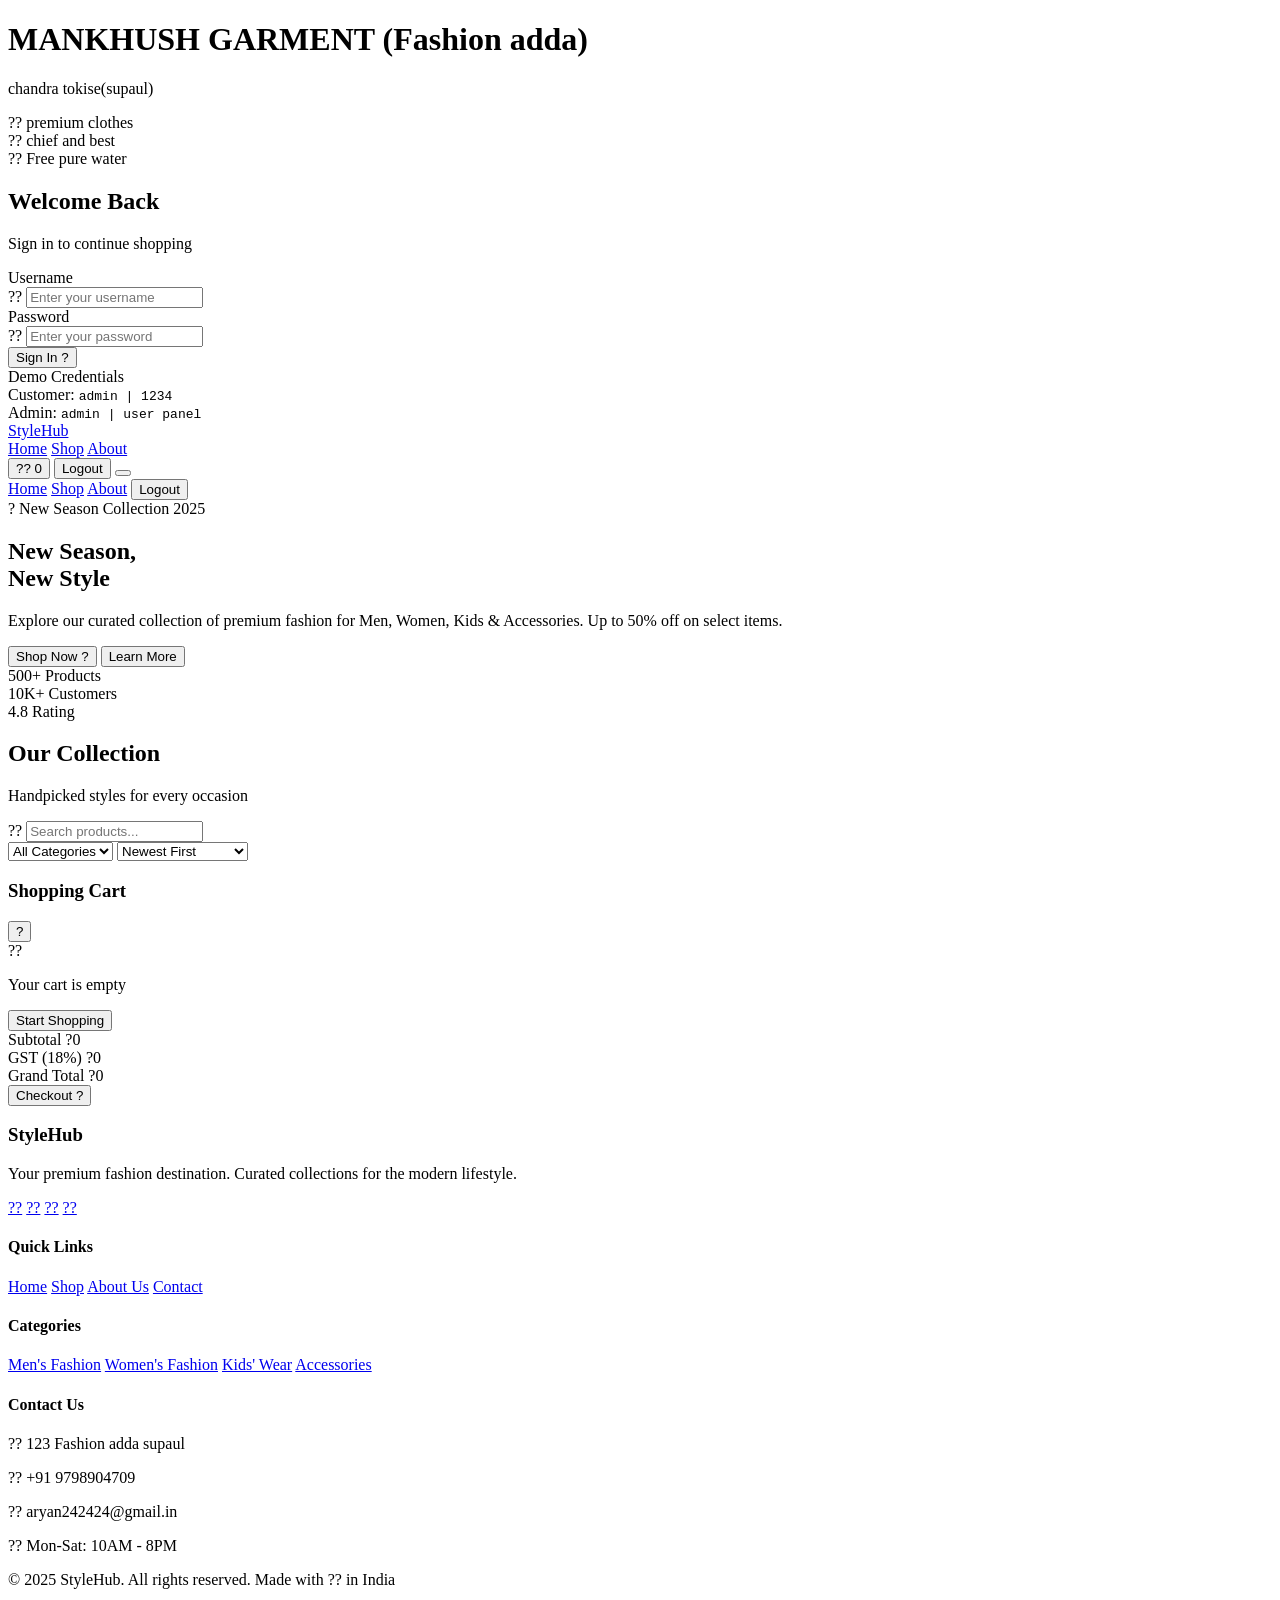
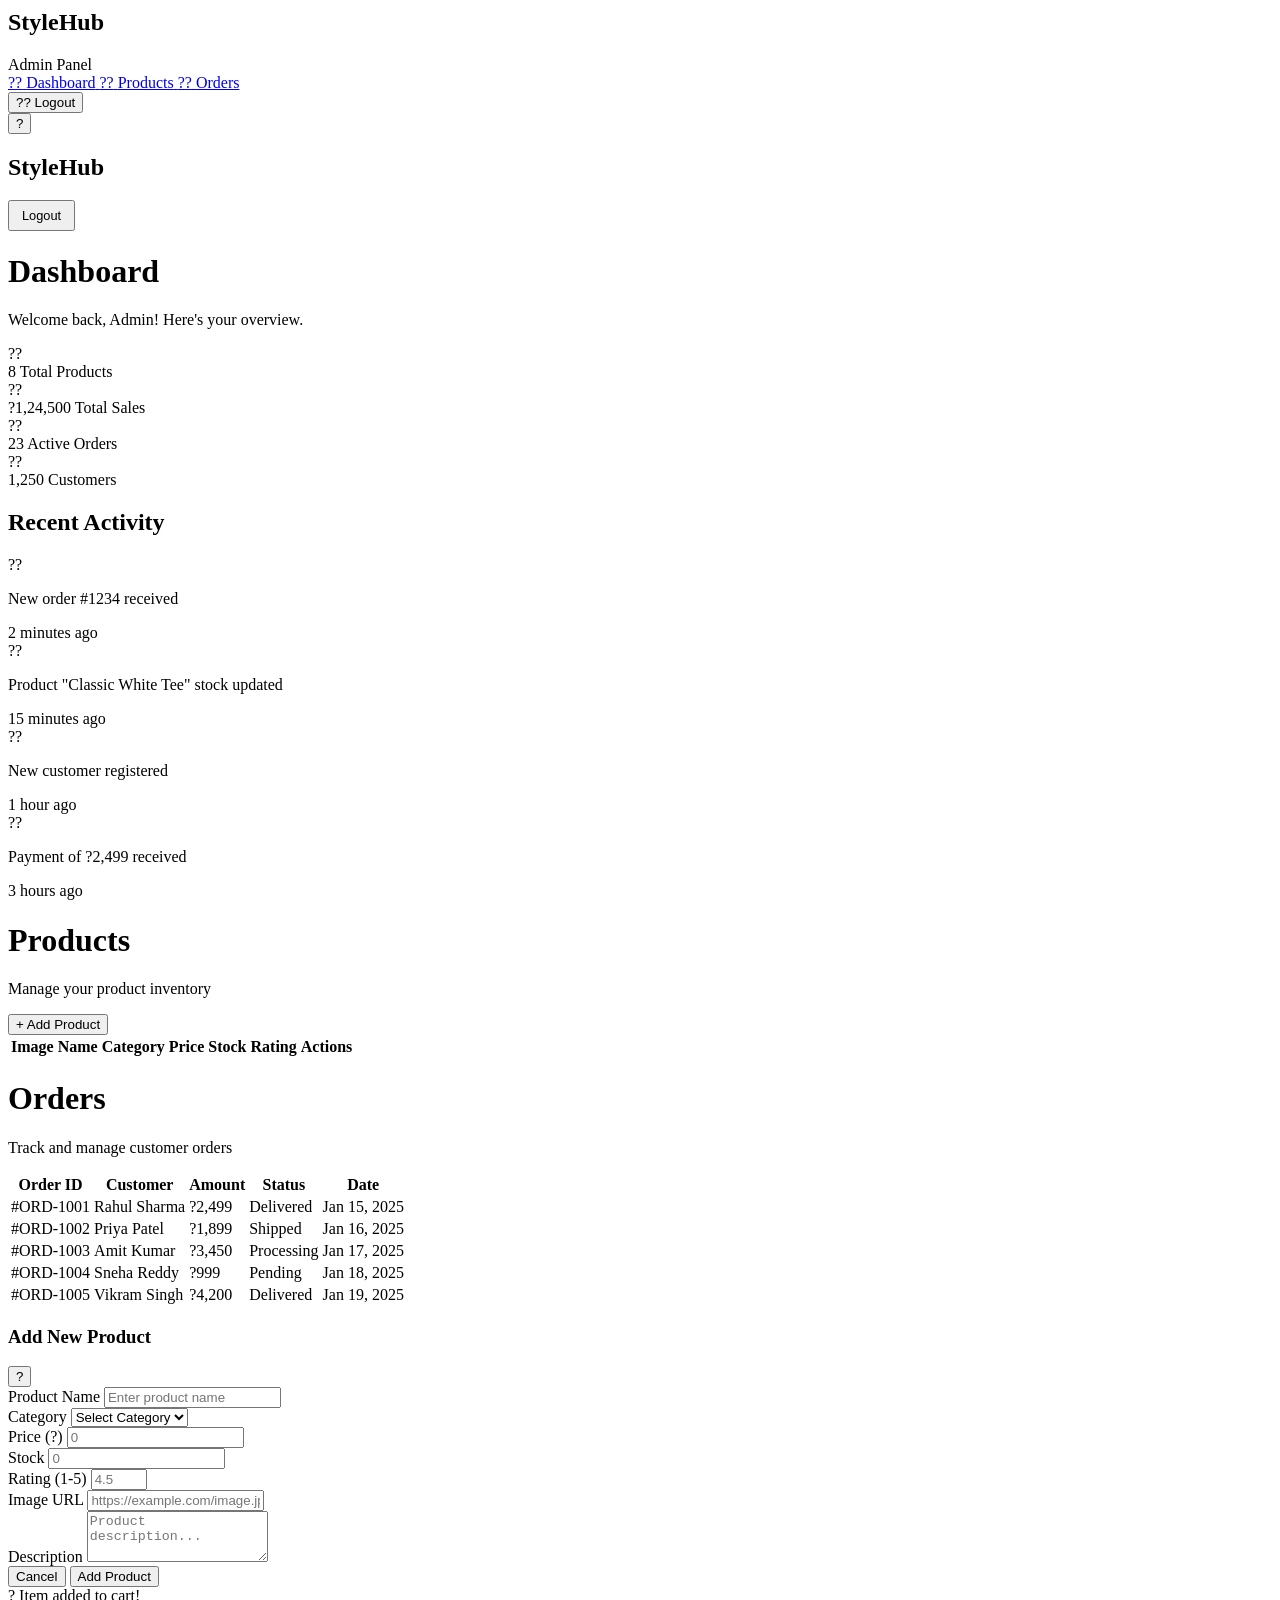
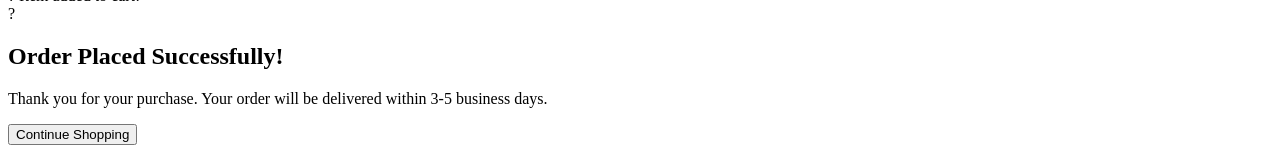
==== index.html @ ea7ac589 "Rename first.html to index.html" ====
<!DOCTYPE html>
<html lang="en">
<head>
    <meta charset="UTF-8">
    <meta name="viewport" content="width=device-width, initial-scale=1.0">
    <title>1 - Fashion E-Commerce</title>
    <link href="https://fonts.googleapis.com/css2?family=Poppins:wght@300;400;500;600;700;800;900&display=swap" rel="stylesheet">
    <link rel="stylesheet" href="styles.css">
</head>
<body>

    <!-- ==================== LOGIN PANEL ==================== -->
    <div id="login-panel" class="panel active">
        <div class="login-bg-shapes">
            <div class="shape shape-1"></div>
            <div class="shape shape-2"></div>
            <div class="shape shape-3"></div>
        </div>
        <div class="login-container">
            <div class="login-card">
                <div class="login-card-left">
                    <div class="login-brand-content">
                        <h1 class="login-brand-big">MANKHUSH GARMENT<span>
                          (Fashion adda)</span></h1>
                        <p class="login-tagline"> chandra tokise(supaul)</p>
                        <div class="login-features">
                            <div class="login-feature-item">
                                <span class="feature-icon">??</span>
                                <span>premium clothes</span>
                            </div>
                            <div class="login-feature-item">
                                <span class="feature-icon">??</span>
                                <span>chief and best</span>
                            </div>
                            <div class="login-feature-item">
                                <span class="feature-icon">??</span>
                                <span>Free pure water </span>
                            </div>
                        </div>
                    </div>
                </div>
                <div class="login-card-right">
                    <div class="login-form-container">
                        <h2 class="login-title">Welcome Back</h2>
                        <p class="login-subtitle">Sign in to continue shopping</p>
                        <div class="login-form">
                            <div class="input-group">
                                <label for="username">Username</label>
                                <div class="input-wrapper">
                                    <span class="input-icon">??</span>
                                    <input type="text" id="username" placeholder="Enter your username" autocomplete="off">
                                </div>
                            </div>
                            <div class="input-group">
                                <label for="password">Password</label>
                                <div class="input-wrapper">
                                    <span class="input-icon">??</span>
                                    <input type="password" id="password" placeholder="Enter your password">
                                </div>
                            </div>
                            <div id="login-error" class="login-error"></div>
                            <button id="login-btn" class="btn btn-login" onclick="handleLogin()">
                                <span>Sign In</span>
                                <span class="btn-arrow">?</span>
                            </button>
                            <div class="login-divider">
                                <span>Demo Credentials</span>
                            </div>
                            <div class="demo-creds">
                                <div class="cred-item">
                                    <span class="cred-label">Customer:</span>
                                    <code>admin | 1234</code>
                                </div>
                                <div class="cred-item">
                                    <span class="cred-label">Admin:</span>
                                    <code>admin | user panel</code>
                                </div>
                            </div>
                        </div>
                    </div>
                </div>
            </div>
        </div>
    </div>

    <!-- ==================== CUSTOMER PANEL ==================== -->
    <div id="customer-panel" class="panel">
        <!-- Customer Header -->
        <header class="customer-header" id="customer-header">
            <div class="header-container">
                <a href="#" class="brand-logo" onclick="scrollToTop()">Style<span>Hub</span></a>
                <nav class="header-nav" id="header-nav">
                    <a href="#" class="nav-link active" onclick="scrollToTop()">Home</a>
                    <a href="#" class="nav-link" onclick="scrollToShop()">Shop</a>
                    <a href="#" class="nav-link" onclick="showAbout()">About</a>
                </nav>
                <div class="header-actions">
                    <button class="cart-btn" onclick="toggleCart()">
                        <span class="cart-icon">??</span>
                        <span class="cart-badge" id="cart-badge">0</span>
                    </button>
                    <button class="btn btn-logout" onclick="logout('customer')">Logout</button>
                    <button class="mobile-menu-btn" onclick="toggleMobileMenu()">
                        <span></span><span></span><span></span>
                    </button>
                </div>
            </div>
        </header>

        <!-- Mobile Menu -->
        <div class="mobile-menu" id="mobile-menu">
            <a href="#" onclick="scrollToTop(); toggleMobileMenu();">Home</a>
            <a href="#" onclick="scrollToShop(); toggleMobileMenu();">Shop</a>
            <a href="#" onclick="showAbout(); toggleMobileMenu();">About</a>
            <button class="btn btn-logout" onclick="logout('customer')">Logout</button>
        </div>

        <!-- Hero Section -->
        <section class="hero" id="hero-section">
            <div class="hero-overlay"></div>
            <div class="hero-particles">
                <div class="particle p1"></div>
                <div class="particle p2"></div>
                <div class="particle p3"></div>
                <div class="particle p4"></div>
                <div class="particle p5"></div>
            </div>
            <div class="hero-content">
                <span class="hero-badge">? New Season Collection 2025</span>
                <h1 class="hero-title">New Season,<br><span>New Style</span></h1>
                <p class="hero-subtitle">Explore our curated collection of premium fashion for Men, Women, Kids &amp; Accessories. Up to 50% off on select items.</p>
                <div class="hero-buttons">
                    <button class="btn btn-primary btn-hero" onclick="scrollToShop()">
                        Shop Now <span class="btn-arrow">?</span>
                    </button>
                    <button class="btn btn-outline btn-hero" onclick="showAbout()">
                        Learn More
                    </button>
                </div>
                <div class="hero-stats">
                    <div class="hero-stat">
                        <span class="stat-number">500+</span>
                        <span class="stat-label">Products</span>
                    </div>
                    <div class="hero-stat">
                        <span class="stat-number">10K+</span>
                        <span class="stat-label">Customers</span>
                    </div>
                    <div class="hero-stat">
                        <span class="stat-number">4.8</span>
                        <span class="stat-label">Rating</span>
                    </div>
                </div>
            </div>
        </section>

        <!-- Filter & Search Bar -->
        <section class="filter-section" id="shop-section">
            <div class="container">
                <div class="section-header">
                    <h2 class="section-title">Our <span>Collection</span></h2>
                    <p class="section-subtitle">Handpicked styles for every occasion</p>
                </div>
                <div class="filter-bar">
                    <div class="search-box">
                        <span class="search-icon">??</span>
                        <input type="text" id="search-input" placeholder="Search products..." oninput="filterProducts()">
                    </div>
                    <div class="filter-controls">
                        <select id="category-filter" onchange="filterProducts()">
                            <option value="All">All Categories</option>
                            <option value="Men">Men</option>
                            <option value="Women">Women</option>
                            <option value="Kids">Kids</option>
                            <option value="Accessories">Accessories</option>
                        </select>
                        <select id="sort-filter" onchange="filterProducts()">
                            <option value="newest">Newest First</option>
                            <option value="price-lh">Price: Low to High</option>
                            <option value="price-hl">Price: High to Low</option>
                            <option value="rating">Top Rated</option>
                        </select>
                    </div>
                </div>
            </div>
        </section>

        <!-- Product Grid -->
        <section class="products-section">
            <div class="container">
                <div class="product-grid" id="product-grid">
                    <!-- Products rendered dynamically -->
                </div>
                <div class="no-products" id="no-products" style="display:none;">
                    <span class="no-products-icon">??</span>
                    <h3>No products found</h3>
                    <p>Try adjusting your search or filter criteria</p>
                </div>
            </div>
        </section>

        <!-- About Section -->
        <section class="about-section" id="about-section" style="display:none;">
            <div class="container">
                <div class="about-content">
                    <div class="about-text">
                        <h2>About <span>StyleHub</span></h2>
                        <p>StyleHub is your premier destination for fashion that speaks volumes. Founded in 2020, we've been curating the finest collections from around the world to bring you style that's both timeless and trendy.</p>
                        <p>Our mission is to make premium fashion accessible to everyone. With a commitment to quality, sustainability, and customer satisfaction, we ensure every piece in our collection meets the highest standards.</p>
                        <div class="about-features">
                            <div class="about-feature">
                                <span>??</span>
                                <div>
                                    <h4>Sustainable Fashion</h4>
                                    <p>Eco-friendly materials &amp; ethical sourcing</p>
                                </div>
                            </div>
                            <div class="about-feature">
                                <span>??</span>
                                <div>
                                    <h4>Free Shipping</h4>
                                    <p>On orders above ?999</p>
                                </div>
                            </div>
                            <div class="about-feature">
                                <span>??</span>
                                <div>
                                    <h4>Easy Returns</h4>
                                    <p>30-day hassle-free returns</p>
                                </div>
                            </div>
                        </div>
                    </div>
                    <div class="about-image">
                        <img src="https://picsum.photos/seed/fashion/500/600" alt="About StyleHub">
                    </div>
                </div>
            </div>
        </section>

        <!-- Cart Sidebar -->
        <div class="cart-overlay" id="cart-overlay" onclick="toggleCart()"></div>
        <div class="cart-sidebar" id="cart-sidebar">
            <div class="cart-header">
                <h3>Shopping Cart</h3>
                <button class="cart-close" onclick="toggleCart()">?</button>
            </div>
            <div class="cart-items" id="cart-items">
                <!-- Cart items rendered dynamically -->
            </div>
            <div class="cart-empty" id="cart-empty">
                <span class="cart-empty-icon">??</span>
                <p>Your cart is empty</p>
                <button class="btn btn-primary" onclick="toggleCart(); scrollToShop();">Start Shopping</button>
            </div>
            <div class="cart-footer" id="cart-footer">
                <div class="cart-summary">
                    <div class="summary-row">
                        <span>Subtotal</span>
                        <span id="cart-subtotal">?0</span>
                    </div>
                    <div class="summary-row">
                        <span>GST (18%)</span>
                        <span id="cart-gst">?0</span>
                    </div>
                    <div class="summary-row total">
                        <span>Grand Total</span>
                        <span id="cart-total">?0</span>
                    </div>
                </div>
                <button class="btn btn-primary btn-checkout" onclick="checkout()">
                    Checkout <span class="btn-arrow">?</span>
                </button>
            </div>
        </div>

        <!-- Footer -->
        <footer class="customer-footer">
            <div class="container">
                <div class="footer-grid">
                    <div class="footer-col">
                        <h3 class="footer-brand">Style<span>Hub</span></h3>
                        <p>Your premium fashion destination. Curated collections for the modern lifestyle.</p>
                        <div class="social-icons">
                            <a href="#" class="social-icon">??</a>
                            <a href="#" class="social-icon">??</a>
                            <a href="#" class="social-icon">??</a>
                            <a href="#" class="social-icon">??</a>
                        </div>
                    </div>
                    <div class="footer-col">
                        <h4>Quick Links</h4>
                        <a href="#">Home</a>
                        <a href="#">Shop</a>
                        <a href="#">About Us</a>
                        <a href="#">Contact</a>
                    </div>
                    <div class="footer-col">
                        <h4>Categories</h4>
                        <a href="#">Men's Fashion</a>
                        <a href="#">Women's Fashion</a>
                        <a href="#">Kids' Wear</a>
                        <a href="#">Accessories</a>
                    </div>
                    <div class="footer-col">
                        <h4>Contact Us</h4>
                        <p>?? 123 Fashion adda supaul</p>
                        <p>?? +91 9798904709</p>
                        <p>?? aryan242424@gmail.in</p>
                        <p>?? Mon-Sat: 10AM - 8PM</p>
                    </div>
                </div>
                <div class="footer-bottom">
                    <p>&copy; 2025 StyleHub. All rights reserved. Made with ?? in India</p>
                </div>
            </div>
        </footer>
    </div>

    <!-- ==================== ADMIN PANEL ==================== -->
    <div id="admin-panel" class="panel">
        <!-- Admin Sidebar -->
        <aside class="admin-sidebar" id="admin-sidebar">
            <div class="sidebar-header">
                <h2 class="sidebar-brand">Style<span>Hub</span></h2>
                <span class="sidebar-subtitle">Admin Panel</span>
            </div>
            <nav class="sidebar-nav">
                <a href="#" class="sidebar-link active" data-page="dashboard" onclick="showAdminPage('dashboard', this)">
                    <span class="sidebar-icon">??</span>
                    <span>Dashboard</span>
                </a>
                <a href="#" class="sidebar-link" data-page="products" onclick="showAdminPage('products', this)">
                    <span class="sidebar-icon">??</span>
                    <span>Products</span>
                </a>
                <a href="#" class="sidebar-link" data-page="orders" onclick="showAdminPage('orders', this)">
                    <span class="sidebar-icon">??</span>
                    <span>Orders</span>
                </a>
            </nav>
            <div class="sidebar-footer">
                <button class="btn btn-logout sidebar-logout" onclick="logout('admin')">
                    <span>??</span> Logout
                </button>
            </div>
        </aside>

        <!-- Admin Mobile Header -->
        <div class="admin-mobile-header">
            <button class="admin-menu-btn" onclick="toggleAdminSidebar()">?</button>
            <h2 class="sidebar-brand">Style<span>Hub</span></h2>
            <button class="btn btn-logout" onclick="logout('admin')" style="font-size: 0.8rem; padding: 6px 12px;">Logout</button>
        </div>

        <!-- Admin Main Content -->
        <main class="admin-main">
            <!-- Dashboard Page -->
            <div class="admin-page active" id="admin-dashboard">
                <div class="admin-page-header">
                    <h1>Dashboard</h1>
                    <p>Welcome back, Admin! Here's your overview.</p>
                </div>
                <div class="stats-grid">
                    <div class="stat-card stat-card-1">
                        <div class="stat-card-icon">??</div>
                        <div class="stat-card-info">
                            <span class="stat-card-value" id="stat-products">8</span>
                            <span class="stat-card-label">Total Products</span>
                        </div>
                    </div>
                    <div class="stat-card stat-card-2">
                        <div class="stat-card-icon">??</div>
                        <div class="stat-card-info">
                            <span class="stat-card-value">?1,24,500</span>
                            <span class="stat-card-label">Total Sales</span>
                        </div>
                    </div>
                    <div class="stat-card stat-card-3">
                        <div class="stat-card-icon">??</div>
                        <div class="stat-card-info">
                            <span class="stat-card-value">23</span>
                            <span class="stat-card-label">Active Orders</span>
                        </div>
                    </div>
                    <div class="stat-card stat-card-4">
                        <div class="stat-card-icon">??</div>
                        <div class="stat-card-info">
                            <span class="stat-card-value">1,250</span>
                            <span class="stat-card-label">Customers</span>
                        </div>
                    </div>
                </div>
                <div class="recent-section">
                    <h2>Recent Activity</h2>
                    <div class="activity-list">
                        <div class="activity-item">
                            <span class="activity-icon">??</span>
                            <div class="activity-info">
                                <p>New order #1234 received</p>
                                <span>2 minutes ago</span>
                            </div>
                        </div>
                        <div class="activity-item">
                            <span class="activity-icon">??</span>
                            <div class="activity-info">
                                <p>Product "Classic White Tee" stock updated</p>
                                <span>15 minutes ago</span>
                            </div>
                        </div>
                        <div class="activity-item">
                            <span class="activity-icon">??</span>
                            <div class="activity-info">
                                <p>New customer registered</p>
                                <span>1 hour ago</span>
                            </div>
                        </div>
                        <div class="activity-item">
                            <span class="activity-icon">??</span>
                            <div class="activity-info">
                                <p>Payment of ?2,499 received</p>
                                <span>3 hours ago</span>
                            </div>
                        </div>
                    </div>
                </div>
            </div>

            <!-- Products Page -->
            <div class="admin-page" id="admin-products">
                <div class="admin-page-header">
                    <div>
                        <h1>Products</h1>
                        <p>Manage your product inventory</p>
                    </div>
                    <button class="btn btn-primary" onclick="openProductModal()">
                        + Add Product
                    </button>
                </div>
                <div class="admin-table-container">
                    <table class="admin-table" id="admin-product-table">
                        <thead>
                            <tr>
                                <th>Image</th>
                                <th>Name</th>
                                <th>Category</th>
                                <th>Price</th>
                                <th>Stock</th>
                                <th>Rating</th>
                                <th>Actions</th>
                            </tr>
                        </thead>
                        <tbody id="admin-product-tbody">
                            <!-- Rendered dynamically -->
                        </tbody>
                    </table>
                </div>
            </div>

            <!-- Orders Page (Dummy) -->
            <div class="admin-page" id="admin-orders">
                <div class="admin-page-header">
                    <h1>Orders</h1>
                    <p>Track and manage customer orders</p>
                </div>
                <div class="admin-table-container">
                    <table class="admin-table">
                        <thead>
                            <tr>
                                <th>Order ID</th>
                                <th>Customer</th>
                                <th>Amount</th>
                                <th>Status</th>
                                <th>Date</th>
                            </tr>
                        </thead>
                        <tbody>
                            <tr>
                                <td>#ORD-1001</td>
                                <td>Rahul Sharma</td>
                                <td>?2,499</td>
                                <td><span class="status-badge status-delivered">Delivered</span></td>
                                <td>Jan 15, 2025</td>
                            </tr>
                            <tr>
                                <td>#ORD-1002</td>
                                <td>Priya Patel</td>
                                <td>?1,899</td>
                                <td><span class="status-badge status-shipped">Shipped</span></td>
                                <td>Jan 16, 2025</td>
                            </tr>
                            <tr>
                                <td>#ORD-1003</td>
                                <td>Amit Kumar</td>
                                <td>?3,450</td>
                                <td><span class="status-badge status-processing">Processing</span></td>
                                <td>Jan 17, 2025</td>
                            </tr>
                            <tr>
                                <td>#ORD-1004</td>
                                <td>Sneha Reddy</td>
                                <td>?999</td>
                                <td><span class="status-badge status-pending">Pending</span></td>
                                <td>Jan 18, 2025</td>
                            </tr>
                            <tr>
                                <td>#ORD-1005</td>
                                <td>Vikram Singh</td>
                                <td>?4,200</td>
                                <td><span class="status-badge status-delivered">Delivered</span></td>
                                <td>Jan 19, 2025</td>
                            </tr>
                        </tbody>
                    </table>
                </div>
            </div>
        </main>

        <!-- Product Modal -->
        <div class="modal-overlay" id="product-modal-overlay" onclick="closeProductModal()"></div>
        <div class="modal" id="product-modal">
            <div class="modal-header">
                <h3 id="modal-title">Add New Product</h3>
                <button class="modal-close" onclick="closeProductModal()">?</button>
            </div>
            <div class="modal-body">
                <form id="product-form">
                    <input type="hidden" id="edit-product-id" value="">
                    <div class="form-group">
                        <label for="prod-name">Product Name</label>
                        <input type="text" id="prod-name" placeholder="Enter product name" required>
                    </div>
                    <div class="form-row">
                        <div class="form-group">
                            <label for="prod-category">Category</label>
                            <select id="prod-category" required>
                                <option value="">Select Category</option>
                                <option value="Men">Men</option>
                                <option value="Women">Women</option>
                                <option value="Kids">Kids</option>
                                <option value="Accessories">Accessories</option>
                            </select>
                        </div>
                        <div class="form-group">
                            <label for="prod-price">Price (?)</label>
                            <input type="number" id="prod-price" placeholder="0" required>
                        </div>
                    </div>
                    <div class="form-row">
                        <div class="form-group">
                            <label for="prod-stock">Stock</label>
                            <input type="number" id="prod-stock" placeholder="0" required>
                        </div>
                        <div class="form-group">
                            <label for="prod-rating">Rating (1-5)</label>
                            <input type="number" id="prod-rating" step="0.1" min="1" max="5" placeholder="4.5" required>
                        </div>
                    </div>
                    <div class="form-group">
                        <label for="prod-image">Image URL</label>
                        <input type="url" id="prod-image" placeholder="https://example.com/image.jpg" required>
                    </div>
                    <div class="form-group">
                        <label for="prod-desc">Description</label>
                        <textarea id="prod-desc" rows="3" placeholder="Product description..."></textarea>
                    </div>
                    <div class="modal-actions">
                        <button type="button" class="btn btn-secondary" onclick="closeProductModal()">Cancel</button>
                        <button type="submit" class="btn btn-primary" id="modal-submit-btn">Add Product</button>
                    </div>
                </form>
            </div>
        </div>

        <!-- Admin Sidebar Overlay (mobile) -->
        <div class="admin-sidebar-overlay" id="admin-sidebar-overlay" onclick="toggleAdminSidebar()"></div>
    </div>

    <!-- Toast Notification -->
    <div class="toast" id="toast">
        <span class="toast-icon" id="toast-icon">?</span>
        <span class="toast-message" id="toast-message">Item added to cart!</span>
    </div>

    <!-- Success Modal (Checkout) -->
    <div class="success-overlay" id="success-overlay" onclick="closeSuccessModal()"></div>
    <div class="success-modal" id="success-modal">
        <div class="success-animation">
            <div class="checkmark-circle">
                <span class="checkmark">?</span>
            </div>
        </div>
        <h2>Order Placed Successfully!</h2>
        <p>Thank you for your purchase. Your order will be delivered within 3-5 business days.</p>
        <button class="btn btn-primary" onclick="closeSuccessModal()">Continue Shopping</button>
    </div>

    <script src="app.js"></script>
</body>
</html>
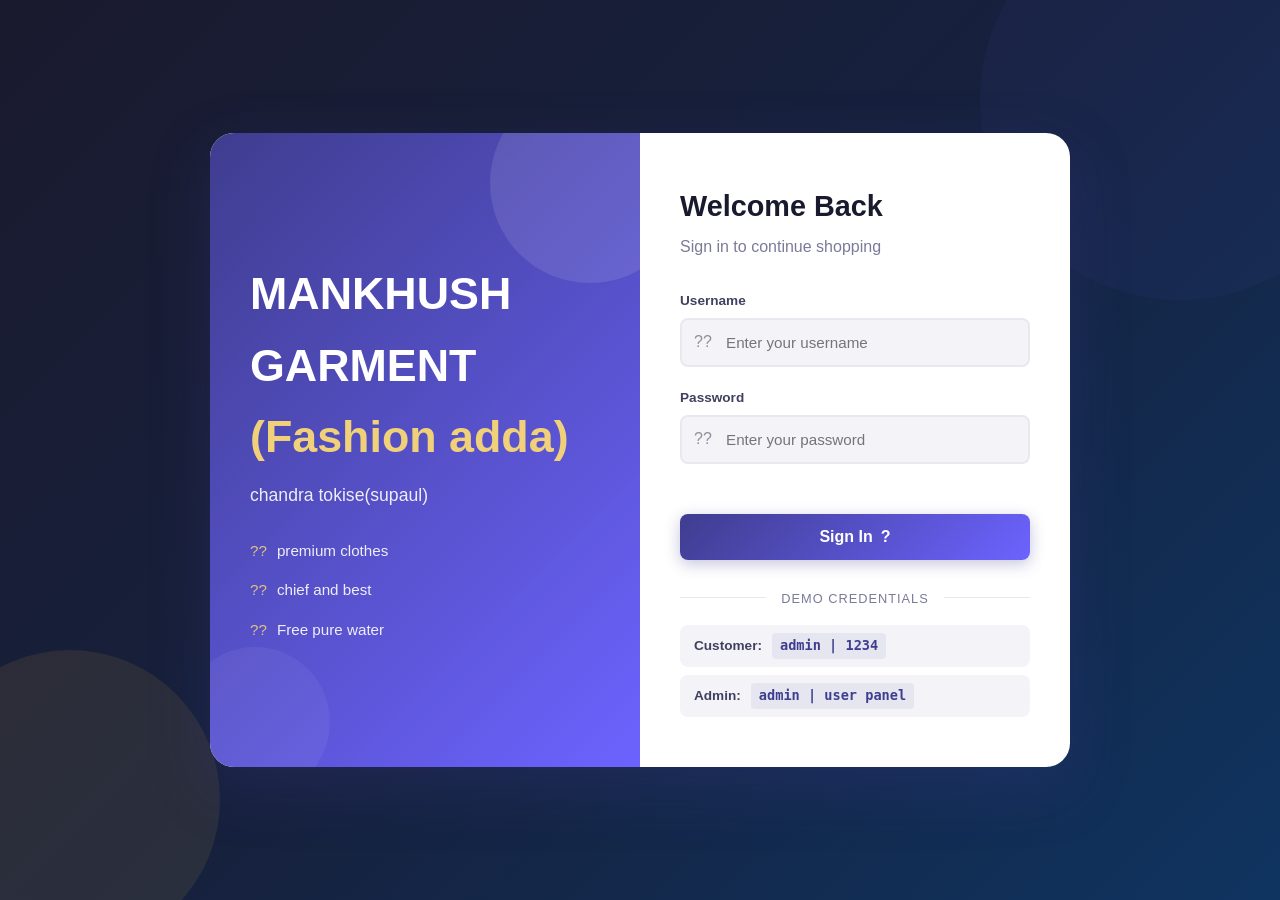
==== commit 71b91ca3: "Update greeting from 'Hello' to 'Goodbye'" ====
--- a/index.html
+++ b/index.html
@@ -5,7 +5,7 @@
     <meta name="viewport" content="width=device-width, initial-scale=1.0">
     <title>1 - Fashion E-Commerce</title>
     <link href="https://fonts.googleapis.com/css2?family=Poppins:wght@300;400;500;600;700;800;900&display=swap" rel="stylesheet">
-    <link rel="stylesheet" href="styles.css">
+    <link rel="stylesheet" href="xt.css">
 </head>
 <body>
 
@@ -595,7 +595,7 @@
         <button class="btn btn-primary" onclick="closeSuccessModal()">Continue Shopping</button>
     </div>
 
-    <script src="app.js"></script>
+    <script src="aa.js"></script>
 </body>
 </html>
 
--- a/xt.css
+++ b/xt.css
@@ -0,0 +1,2074 @@
+/* ==========================================
+   ROOT VARIABLES & RESET
+   ========================================== */
+:root {
+    --primary: #3F3D8F;
+    --primary-light: #5553b7;
+    --primary-dark: #2d2b6e;
+    --primary-gradient: linear-gradient(135deg, #3F3D8F 0%, #6C63FF 100%);
+    --gold: #D4A53C;
+    --gold-light: #f0d078;
+    --black: #1a1a2e;
+    --dark: #16213e;
+    --gray-900: #1a1a2e;
+    --gray-800: #2d2d44;
+    --gray-700: #404060;
+    --gray-600: #555577;
+    --gray-500: #7a7a99;
+    --gray-400: #9999b3;
+    --gray-300: #ccccdd;
+    --gray-200: #e8e8f0;
+    --gray-100: #f4f4f8;
+    --white: #ffffff;
+    --success: #28a745;
+    --danger: #dc3545;
+    --warning: #ffc107;
+    --info: #17a2b8;
+    --shadow-sm: 0 2px 8px rgba(63, 61, 143, 0.08);
+    --shadow-md: 0 4px 20px rgba(63, 61, 143, 0.12);
+    --shadow-lg: 0 8px 40px rgba(63, 61, 143, 0.18);
+    --shadow-xl: 0 20px 60px rgba(63, 61, 143, 0.25);
+    --radius-sm: 8px;
+    --radius-md: 12px;
+    --radius-lg: 16px;
+    --radius-xl: 24px;
+    --transition: all 0.3s cubic-bezier(0.4, 0, 0.2, 1);
+    --transition-fast: all 0.15s ease;
+    --font: 'Poppins', sans-serif;
+}
+
+* {
+    margin: 0;
+    padding: 0;
+    box-sizing: border-box;
+}
+
+html {
+    scroll-behavior: smooth;
+}
+
+body {
+    font-family: var(--font);
+    background: var(--gray-100);
+    color: var(--gray-800);
+    line-height: 1.6;
+    overflow-x: hidden;
+}
+
+a {
+    text-decoration: none;
+    color: inherit;
+}
+
+button {
+    cursor: pointer;
+    font-family: var(--font);
+    border: none;
+    outline: none;
+}
+
+input, select, textarea {
+    font-family: var(--font);
+    outline: none;
+}
+
+img {
+    max-width: 100%;
+    display: block;
+}
+
+.container {
+    max-width: 1200px;
+    margin: 0 auto;
+    padding: 0 20px;
+}
+
+/* ==========================================
+   PANELS
+   ========================================== */
+.panel {
+    display: none;
+}
+.panel.active {
+    display: block;
+}
+
+/* ==========================================
+   BUTTONS
+   ========================================== */
+.btn {
+    padding: 12px 28px;
+    border-radius: var(--radius-sm);
+    font-weight: 600;
+    font-size: 0.95rem;
+    transition: var(--transition);
+    display: inline-flex;
+    align-items: center;
+    gap: 8px;
+    justify-content: center;
+}
+
+.btn-primary {
+    background: var(--primary-gradient);
+    color: var(--white);
+    box-shadow: 0 4px 15px rgba(63, 61, 143, 0.3);
+}
+.btn-primary:hover {
+    transform: translateY(-2px);
+    box-shadow: 0 6px 25px rgba(63, 61, 143, 0.4);
+}
+
+.btn-secondary {
+    background: var(--gray-200);
+    color: var(--gray-700);
+}
+.btn-secondary:hover {
+    background: var(--gray-300);
+}
+
+.btn-outline {
+    background: transparent;
+    color: var(--white);
+    border: 2px solid var(--white);
+}
+.btn-outline:hover {
+    background: var(--white);
+    color: var(--primary);
+}
+
+.btn-logout {
+    background: transparent;
+    color: var(--gray-600);
+    border: 1px solid var(--gray-300);
+    padding: 8px 20px;
+    font-size: 0.85rem;
+}
+.btn-logout:hover {
+    background: var(--danger);
+    color: var(--white);
+    border-color: var(--danger);
+}
+
+.btn-arrow {
+    transition: transform 0.3s ease;
+}
+.btn:hover .btn-arrow {
+    transform: translateX(4px);
+}
+
+/* ==========================================
+   LOGIN PANEL
+   ========================================== */
+#login-panel {
+    min-height: 100vh;
+    display: none;
+    align-items: center;
+    justify-content: center;
+    background: linear-gradient(135deg, #1a1a2e 0%, #16213e 50%, #0f3460 100%);
+    position: relative;
+    overflow: hidden;
+}
+#login-panel.active {
+    display: flex;
+}
+
+.login-bg-shapes {
+    position: absolute;
+    inset: 0;
+    pointer-events: none;
+}
+
+.shape {
+    position: absolute;
+    border-radius: 50%;
+    opacity: 0.1;
+}
+.shape-1 {
+    width: 400px;
+    height: 400px;
+    background: var(--primary);
+    top: -100px;
+    right: -100px;
+    animation: float 8s ease-in-out infinite;
+}
+.shape-2 {
+    width: 300px;
+    height: 300px;
+    background: var(--gold);
+    bottom: -50px;
+    left: -80px;
+    animation: float 6s ease-in-out infinite reverse;
+}
+.shape-3 {
+    width: 200px;
+    height: 200px;
+    background: var(--primary-light);
+    top: 50%;
+    left: 50%;
+    animation: float 10s ease-in-out infinite;
+}
+
+@keyframes float {
+    0%, 100% { transform: translateY(0) rotate(0deg); }
+    50% { transform: translateY(-30px) rotate(5deg); }
+}
+
+.login-container {
+    width: 100%;
+    max-width: 900px;
+    padding: 20px;
+    z-index: 2;
+}
+
+.login-card {
+    display: flex;
+    background: var(--white);
+    border-radius: var(--radius-xl);
+    overflow: hidden;
+    box-shadow: var(--shadow-xl);
+    animation: slideUp 0.6s ease;
+}
+
+@keyframes slideUp {
+    from { opacity: 0; transform: translateY(30px); }
+    to { opacity: 1; transform: translateY(0); }
+}
+
+.login-card-left {
+    flex: 1;
+    background: var(--primary-gradient);
+    padding: 50px 40px;
+    display: flex;
+    align-items: center;
+    position: relative;
+    overflow: hidden;
+}
+.login-card-left::before {
+    content: '';
+    position: absolute;
+    width: 200px;
+    height: 200px;
+    background: rgba(255,255,255,0.1);
+    border-radius: 50%;
+    top: -50px;
+    right: -50px;
+}
+.login-card-left::after {
+    content: '';
+    position: absolute;
+    width: 150px;
+    height: 150px;
+    background: rgba(255,255,255,0.05);
+    border-radius: 50%;
+    bottom: -30px;
+    left: -30px;
+}
+
+.login-brand-content {
+    position: relative;
+    z-index: 2;
+    color: var(--white);
+}
+
+.login-brand-big {
+    font-size: 2.8rem;
+    font-weight: 800;
+    margin-bottom: 8px;
+}
+.login-brand-big span {
+    color: var(--gold-light);
+}
+
+.login-tagline {
+    font-size: 1.1rem;
+    opacity: 0.9;
+    margin-bottom: 30px;
+}
+
+.login-features {
+    display: flex;
+    flex-direction: column;
+    gap: 15px;
+}
+.login-feature-item {
+    display: flex;
+    align-items: center;
+    gap: 10px;
+    font-size: 0.95rem;
+    opacity: 0.9;
+}
+.feature-icon {
+    color: var(--gold-light);
+}
+
+.login-card-right {
+    flex: 1;
+    padding: 50px 40px;
+    display: flex;
+    align-items: center;
+}
+
+.login-form-container {
+    width: 100%;
+}
+
+.login-title {
+    font-size: 1.8rem;
+    font-weight: 700;
+    color: var(--gray-900);
+    margin-bottom: 5px;
+}
+
+.login-subtitle {
+    color: var(--gray-500);
+    margin-bottom: 30px;
+}
+
+.input-group {
+    margin-bottom: 20px;
+}
+.input-group label {
+    display: block;
+    font-size: 0.85rem;
+    font-weight: 600;
+    color: var(--gray-700);
+    margin-bottom: 6px;
+}
+
+.input-wrapper {
+    position: relative;
+    display: flex;
+    align-items: center;
+}
+.input-icon {
+    position: absolute;
+    left: 14px;
+    font-size: 1rem;
+    opacity: 0.5;
+}
+.input-wrapper input {
+    width: 100%;
+    padding: 14px 14px 14px 44px;
+    border: 2px solid var(--gray-200);
+    border-radius: var(--radius-sm);
+    font-size: 0.95rem;
+    transition: var(--transition);
+    background: var(--gray-100);
+}
+.input-wrapper input:focus {
+    border-color: var(--primary);
+    background: var(--white);
+    box-shadow: 0 0 0 4px rgba(63, 61, 143, 0.1);
+}
+
+.login-error {
+    color: var(--danger);
+    font-size: 0.85rem;
+    margin-bottom: 10px;
+    min-height: 20px;
+    font-weight: 500;
+}
+
+.btn-login {
+    width: 100%;
+    padding: 14px;
+    font-size: 1rem;
+    background: var(--primary-gradient);
+    color: var(--white);
+    border-radius: var(--radius-sm);
+    font-weight: 700;
+    display: flex;
+    justify-content: center;
+    align-items: center;
+    gap: 8px;
+    transition: var(--transition);
+    box-shadow: 0 4px 15px rgba(63, 61, 143, 0.3);
+}
+.btn-login:hover {
+    transform: translateY(-2px);
+    box-shadow: 0 6px 25px rgba(63, 61, 143, 0.4);
+}
+
+.login-divider {
+    text-align: center;
+    margin: 25px 0 15px;
+    position: relative;
+}
+.login-divider::before {
+    content: '';
+    position: absolute;
+    top: 50%;
+    left: 0;
+    right: 0;
+    height: 1px;
+    background: var(--gray-200);
+}
+.login-divider span {
+    background: var(--white);
+    padding: 0 15px;
+    position: relative;
+    color: var(--gray-500);
+    font-size: 0.8rem;
+    font-weight: 500;
+    text-transform: uppercase;
+    letter-spacing: 1px;
+}
+
+.demo-creds {
+    display: flex;
+    flex-direction: column;
+    gap: 8px;
+}
+.cred-item {
+    display: flex;
+    align-items: center;
+    gap: 10px;
+    padding: 8px 14px;
+    background: var(--gray-100);
+    border-radius: var(--radius-sm);
+    font-size: 0.85rem;
+}
+.cred-label {
+    font-weight: 600;
+    color: var(--gray-700);
+}
+.cred-item code {
+    color: var(--primary);
+    font-weight: 600;
+    background: rgba(63, 61, 143, 0.08);
+    padding: 2px 8px;
+    border-radius: 4px;
+}
+
+/* ==========================================
+   CUSTOMER HEADER
+   ========================================== */
+.customer-header {
+    position: fixed;
+    top: 0;
+    left: 0;
+    right: 0;
+    z-index: 100;
+    background: rgba(255, 255, 255, 0.95);
+    backdrop-filter: blur(20px);
+    box-shadow: var(--shadow-sm);
+    transition: var(--transition);
+}
+.customer-header.scrolled {
+    box-shadow: var(--shadow-md);
+}
+
+.header-container {
+    max-width: 1200px;
+    margin: 0 auto;
+    padding: 0 20px;
+    height: 70px;
+    display: flex;
+    align-items: center;
+    justify-content: space-between;
+}
+
+.brand-logo {
+    font-size: 1.6rem;
+    font-weight: 800;
+    color: var(--primary);
+}
+.brand-logo span {
+    color: var(--gold);
+}
+
+.header-nav {
+    display: flex;
+    gap: 30px;
+}
+.nav-link {
+    font-weight: 500;
+    color: var(--gray-600);
+    position: relative;
+    transition: var(--transition);
+    padding: 5px 0;
+}
+.nav-link::after {
+    content: '';
+    position: absolute;
+    bottom: -2px;
+    left: 0;
+    width: 0;
+    height: 2px;
+    background: var(--primary-gradient);
+    transition: var(--transition);
+    border-radius: 2px;
+}
+.nav-link:hover, .nav-link.active {
+    color: var(--primary);
+}
+.nav-link:hover::after, .nav-link.active::after {
+    width: 100%;
+}
+
+.header-actions {
+    display: flex;
+    align-items: center;
+    gap: 15px;
+}
+
+.cart-btn {
+    position: relative;
+    background: var(--gray-100);
+    border: none;
+    width: 44px;
+    height: 44px;
+    border-radius: 50%;
+    display: flex;
+    align-items: center;
+    justify-content: center;
+    font-size: 1.2rem;
+    transition: var(--transition);
+}
+.cart-btn:hover {
+    background: var(--primary);
+    transform: scale(1.05);
+}
+.cart-btn:hover .cart-icon {
+    filter: brightness(10);
+}
+
+.cart-badge {
+    position: absolute;
+    top: -4px;
+    right: -4px;
+    background: var(--danger);
+    color: var(--white);
+    font-size: 0.7rem;
+    font-weight: 700;
+    width: 20px;
+    height: 20px;
+    border-radius: 50%;
+    display: flex;
+    align-items: center;
+    justify-content: center;
+    transition: var(--transition);
+}
+.cart-badge.bounce {
+    animation: badgeBounce 0.4s ease;
+}
+@keyframes badgeBounce {
+    0%, 100% { transform: scale(1); }
+    50% { transform: scale(1.4); }
+}
+
+.mobile-menu-btn {
+    display: none;
+    flex-direction: column;
+    gap: 5px;
+    background: none;
+    border: none;
+    padding: 5px;
+}
+.mobile-menu-btn span {
+    width: 24px;
+    height: 2px;
+    background: var(--gray-700);
+    border-radius: 2px;
+    transition: var(--transition);
+}
+
+.mobile-menu {
+    display: none;
+    position: fixed;
+    top: 70px;
+    left: 0;
+    right: 0;
+    background: var(--white);
+    padding: 20px;
+    flex-direction: column;
+    gap: 15px;
+    box-shadow: var(--shadow-md);
+    z-index: 99;
+    animation: slideDown 0.3s ease;
+}
+.mobile-menu.active {
+    display: flex;
+}
+.mobile-menu a {
+    padding: 12px 20px;
+    font-weight: 500;
+    border-radius: var(--radius-sm);
+    transition: var(--transition);
+}
+.mobile-menu a:hover {
+    background: var(--gray-100);
+    color: var(--primary);
+}
+
+@keyframes slideDown {
+    from { opacity: 0; transform: translateY(-10px); }
+    to { opacity: 1; transform: translateY(0); }
+}
+
+/* ==========================================
+   HERO SECTION
+   ========================================== */
+.hero {
+    min-height: 100vh;
+    display: flex;
+    align-items: center;
+    justify-content: center;
+    background: linear-gradient(135deg, #1a1a2e 0%, #16213e 50%, #0f3460 100%);
+    position: relative;
+    overflow: hidden;
+    padding: 100px 20px 60px;
+}
+
+.hero-overlay {
+    position: absolute;
+    inset: 0;
+    background: url('https://picsum.photos/seed/herobg/1600/900') center/cover;
+    opacity: 0.15;
+}
+
+.hero-particles {
+    position: absolute;
+    inset: 0;
+    pointer-events: none;
+}
+
+.particle {
+    position: absolute;
+    width: 6px;
+    height: 6px;
+    background: var(--gold);
+    border-radius: 50%;
+    opacity: 0.6;
+}
+.p1 { top: 20%; left: 10%; animation: twinkle 3s ease infinite; }
+.p2 { top: 40%; right: 15%; animation: twinkle 4s ease infinite 0.5s; }
+.p3 { bottom: 30%; left: 20%; animation: twinkle 3.5s ease infinite 1s; }
+.p4 { top: 60%; right: 30%; animation: twinkle 5s ease infinite 1.5s; }
+.p5 { bottom: 20%; right: 10%; animation: twinkle 4.5s ease infinite 2s; }
+
+@keyframes twinkle {
+    0%, 100% { opacity: 0.3; transform: scale(1); }
+    50% { opacity: 1; transform: scale(1.5); }
+}
+
+.hero-content {
+    text-align: center;
+    color: var(--white);
+    position: relative;
+    z-index: 2;
+    max-width: 700px;
+    animation: fadeInUp 0.8s ease;
+}
+
+@keyframes fadeInUp {
+    from { opacity: 0; transform: translateY(40px); }
+    to { opacity: 1; transform: translateY(0); }
+}
+
+.hero-badge {
+    display: inline-block;
+    padding: 8px 20px;
+    background: rgba(212, 165, 60, 0.2);
+    border: 1px solid rgba(212, 165, 60, 0.4);
+    border-radius: 30px;
+    font-size: 0.85rem;
+    color: var(--gold-light);
+    font-weight: 500;
+    margin-bottom: 20px;
+}
+
+.hero-title {
+    font-size: 3.5rem;
+    font-weight: 800;
+    line-height: 1.1;
+    margin-bottom: 20px;
+}
+.hero-title span {
+    background: linear-gradient(135deg, var(--gold-light), var(--gold));
+    -webkit-background-clip: text;
+    -webkit-text-fill-color: transparent;
+    background-clip: text;
+}
+
+.hero-subtitle {
+    font-size: 1.1rem;
+    opacity: 0.8;
+    margin-bottom: 35px;
+    line-height: 1.7;
+}
+
+.hero-buttons {
+    display: flex;
+    gap: 15px;
+    justify-content: center;
+    margin-bottom: 50px;
+    flex-wrap: wrap;
+}
+
+.btn-hero {
+    padding: 16px 36px;
+    font-size: 1rem;
+    border-radius: var(--radius-md);
+}
+
+.hero-stats {
+    display: flex;
+    justify-content: center;
+    gap: 50px;
+}
+.hero-stat {
+    text-align: center;
+}
+.stat-number {
+    display: block;
+    font-size: 1.8rem;
+    font-weight: 800;
+    color: var(--gold-light);
+}
+.stat-label {
+    font-size: 0.85rem;
+    opacity: 0.7;
+}
+
+/* ==========================================
+   FILTER SECTION
+   ========================================== */
+.filter-section {
+    padding: 60px 0 30px;
+    background: var(--white);
+}
+
+.section-header {
+    text-align: center;
+    margin-bottom: 35px;
+}
+.section-title {
+    font-size: 2rem;
+    font-weight: 800;
+    color: var(--gray-900);
+}
+.section-title span {
+    color: var(--primary);
+}
+.section-subtitle {
+    color: var(--gray-500);
+    margin-top: 5px;
+}
+
+.filter-bar {
+    display: flex;
+    gap: 15px;
+    flex-wrap: wrap;
+    align-items: center;
+}
+
+.search-box {
+    flex: 1;
+    min-width: 250px;
+    position: relative;
+}
+.search-icon {
+    position: absolute;
+    left: 14px;
+    top: 50%;
+    transform: translateY(-50%);
+    font-size: 1rem;
+    opacity: 0.5;
+}
+.search-box input {
+    width: 100%;
+    padding: 12px 16px 12px 44px;
+    border: 2px solid var(--gray-200);
+    border-radius: var(--radius-sm);
+    font-size: 0.95rem;
+    transition: var(--transition);
+    background: var(--gray-100);
+}
+.search-box input:focus {
+    border-color: var(--primary);
+    background: var(--white);
+    box-shadow: 0 0 0 4px rgba(63, 61, 143, 0.1);
+}
+
+.filter-controls {
+    display: flex;
+    gap: 10px;
+}
+.filter-controls select {
+    padding: 12px 16px;
+    border: 2px solid var(--gray-200);
+    border-radius: var(--radius-sm);
+    font-size: 0.9rem;
+    background: var(--gray-100);
+    cursor: pointer;
+    transition: var(--transition);
+    color: var(--gray-700);
+}
+.filter-controls select:focus {
+    border-color: var(--primary);
+    background: var(--white);
+}
+
+/* ==========================================
+   PRODUCT GRID
+   ========================================== */
+.products-section {
+    padding: 30px 0 60px;
+    background: var(--white);
+}
+
+.product-grid {
+    display: grid;
+    grid-template-columns: repeat(3, 1fr);
+    gap: 25px;
+}
+
+.product-card {
+    background: var(--white);
+    border-radius: var(--radius-lg);
+    overflow: hidden;
+    box-shadow: var(--shadow-sm);
+    transition: var(--transition);
+    border: 1px solid var(--gray-200);
+    animation: fadeIn 0.5s ease;
+}
+.product-card:hover {
+    transform: translateY(-8px);
+    box-shadow: var(--shadow-lg);
+    border-color: rgba(63, 61, 143, 0.2);
+}
+
+@keyframes fadeIn {
+    from { opacity: 0; transform: translateY(20px); }
+    to { opacity: 1; transform: translateY(0); }
+}
+
+.product-image {
+    position: relative;
+    height: 250px;
+    overflow: hidden;
+}
+.product-image img {
+    width: 100%;
+    height: 100%;
+    object-fit: cover;
+    transition: transform 0.5s ease;
+}
+.product-card:hover .product-image img {
+    transform: scale(1.08);
+}
+
+.product-category-badge {
+    position: absolute;
+    top: 12px;
+    left: 12px;
+    padding: 4px 12px;
+    background: var(--primary);
+    color: var(--white);
+    font-size: 0.75rem;
+    font-weight: 600;
+    border-radius: 20px;
+    text-transform: uppercase;
+    letter-spacing: 0.5px;
+}
+
+.product-wishlist {
+    position: absolute;
+    top: 12px;
+    right: 12px;
+    width: 36px;
+    height: 36px;
+    background: var(--white);
+    border-radius: 50%;
+    display: flex;
+    align-items: center;
+    justify-content: center;
+    font-size: 1rem;
+    cursor: pointer;
+    transition: var(--transition);
+    box-shadow: var(--shadow-sm);
+    border: none;
+}
+.product-wishlist:hover {
+    transform: scale(1.15);
+    background: var(--danger);
+    color: var(--white);
+}
+
+.product-info {
+    padding: 20px;
+}
+
+.product-name {
+    font-size: 1.05rem;
+    font-weight: 700;
+    color: var(--gray-900);
+    margin-bottom: 8px;
+}
+
+.product-rating {
+    display: flex;
+    align-items: center;
+    gap: 5px;
+    margin-bottom: 12px;
+}
+.stars {
+    color: var(--gold);
+    font-size: 0.85rem;
+    letter-spacing: 1px;
+}
+.rating-value {
+    font-size: 0.8rem;
+    color: var(--gray-500);
+    font-weight: 500;
+}
+
+.product-price-row {
+    display: flex;
+    align-items: center;
+    justify-content: space-between;
+}
+
+.product-price {
+    font-size: 1.25rem;
+    font-weight: 800;
+    color: var(--primary);
+}
+
+.btn-add-cart {
+    padding: 10px 20px;
+    background: var(--primary-gradient);
+    color: var(--white);
+    border: none;
+    border-radius: var(--radius-sm);
+    font-weight: 600;
+    font-size: 0.85rem;
+    transition: var(--transition);
+    display: flex;
+    align-items: center;
+    gap: 6px;
+}
+.btn-add-cart:hover {
+    transform: translateY(-2px);
+    box-shadow: 0 4px 15px rgba(63, 61, 143, 0.3);
+}
+
+.no-products {
+    text-align: center;
+    padding: 60px 20px;
+    color: var(--gray-500);
+}
+.no-products-icon {
+    font-size: 3rem;
+    display: block;
+    margin-bottom: 15px;
+}
+.no-products h3 {
+    font-size: 1.3rem;
+    color: var(--gray-700);
+    margin-bottom: 5px;
+}
+
+/* ==========================================
+   ABOUT SECTION
+   ========================================== */
+.about-section {
+    padding: 80px 0;
+    background: var(--gray-100);
+}
+
+.about-content {
+    display: grid;
+    grid-template-columns: 1fr 1fr;
+    gap: 50px;
+    align-items: center;
+}
+
+.about-text h2 {
+    font-size: 2rem;
+    font-weight: 800;
+    margin-bottom: 20px;
+    color: var(--gray-900);
+}
+.about-text h2 span {
+    color: var(--primary);
+}
+.about-text > p {
+    color: var(--gray-600);
+    margin-bottom: 15px;
+    line-height: 1.8;
+}
+
+.about-features {
+    margin-top: 30px;
+    display: flex;
+    flex-direction: column;
+    gap: 20px;
+}
+.about-feature {
+    display: flex;
+    align-items: flex-start;
+    gap: 15px;
+}
+.about-feature > span {
+    font-size: 2rem;
+    flex-shrink: 0;
+}
+.about-feature h4 {
+    font-weight: 700;
+    color: var(--gray-900);
+    margin-bottom: 2px;
+}
+.about-feature p {
+    font-size: 0.9rem;
+    color: var(--gray-500);
+}
+
+.about-image {
+    border-radius: var(--radius-lg);
+    overflow: hidden;
+    box-shadow: var(--shadow-lg);
+}
+.about-image img {
+    width: 100%;
+    height: 100%;
+    object-fit: cover;
+}
+
+/* ==========================================
+   CART SIDEBAR
+   ========================================== */
+.cart-overlay {
+    position: fixed;
+    inset: 0;
+    background: rgba(0,0,0,0.5);
+    z-index: 200;
+    opacity: 0;
+    visibility: hidden;
+    transition: var(--transition);
+}
+.cart-overlay.active {
+    opacity: 1;
+    visibility: visible;
+}
+
+.cart-sidebar {
+    position: fixed;
+    top: 0;
+    right: -420px;
+    width: 400px;
+    max-width: 90vw;
+    height: 100vh;
+    background: var(--white);
+    z-index: 201;
+    display: flex;
+    flex-direction: column;
+    transition: right 0.4s cubic-bezier(0.4, 0, 0.2, 1);
+    box-shadow: var(--shadow-xl);
+}
+.cart-sidebar.active {
+    right: 0;
+}
+
+.cart-header {
+    padding: 20px 25px;
+    display: flex;
+    justify-content: space-between;
+    align-items: center;
+    border-bottom: 1px solid var(--gray-200);
+}
+.cart-header h3 {
+    font-size: 1.3rem;
+    font-weight: 700;
+    color: var(--gray-900);
+}
+.cart-close {
+    background: var(--gray-100);
+    border: none;
+    width: 36px;
+    height: 36px;
+    border-radius: 50%;
+    font-size: 1rem;
+    cursor: pointer;
+    transition: var(--transition);
+    display: flex;
+    align-items: center;
+    justify-content: center;
+}
+.cart-close:hover {
+    background: var(--danger);
+    color: var(--white);
+}
+
+.cart-items {
+    flex: 1;
+    overflow-y: auto;
+    padding: 15px 25px;
+}
+
+.cart-item {
+    display: flex;
+    gap: 15px;
+    padding: 15px 0;
+    border-bottom: 1px solid var(--gray-200);
+    animation: fadeIn 0.3s ease;
+}
+.cart-item-img {
+    width: 70px;
+    height: 70px;
+    border-radius: var(--radius-sm);
+    overflow: hidden;
+    flex-shrink: 0;
+}
+.cart-item-img img {
+    width: 100%;
+    height: 100%;
+    object-fit: cover;
+}
+.cart-item-details {
+    flex: 1;
+}
+.cart-item-name {
+    font-weight: 600;
+    font-size: 0.9rem;
+    color: var(--gray-900);
+    margin-bottom: 4px;
+}
+.cart-item-price {
+    font-weight: 700;
+    color: var(--primary);
+    font-size: 0.95rem;
+}
+.cart-item-controls {
+    display: flex;
+    align-items: center;
+    gap: 10px;
+    margin-top: 8px;
+}
+.qty-btn {
+    width: 28px;
+    height: 28px;
+    border: 2px solid var(--gray-200);
+    border-radius: 6px;
+    background: var(--white);
+    font-size: 1rem;
+    font-weight: 700;
+    display: flex;
+    align-items: center;
+    justify-content: center;
+    cursor: pointer;
+    transition: var(--transition);
+    color: var(--gray-700);
+}
+.qty-btn:hover {
+    border-color: var(--primary);
+    color: var(--primary);
+    background: rgba(63, 61, 143, 0.05);
+}
+.cart-item-qty {
+    font-weight: 700;
+    font-size: 0.95rem;
+    min-width: 20px;
+    text-align: center;
+    color: var(--gray-900);
+}
+.cart-item-remove {
+    background: none;
+    border: none;
+    color: var(--gray-400);
+    cursor: pointer;
+    font-size: 1.1rem;
+    transition: var(--transition);
+    margin-left: auto;
+    padding: 4px;
+}
+.cart-item-remove:hover {
+    color: var(--danger);
+    transform: scale(1.2);
+}
+
+.cart-empty {
+    display: none;
+    text-align: center;
+    padding: 60px 20px;
+    color: var(--gray-500);
+}
+.cart-empty.active {
+    display: block;
+}
+.cart-empty-icon {
+    font-size: 3rem;
+    display: block;
+    margin-bottom: 15px;
+    opacity: 0.5;
+}
+
+.cart-footer {
+    padding: 20px 25px;
+    border-top: 1px solid var(--gray-200);
+    background: var(--gray-100);
+}
+
+.cart-summary {
+    margin-bottom: 15px;
+}
+.summary-row {
+    display: flex;
+    justify-content: space-between;
+    padding: 6px 0;
+    font-size: 0.9rem;
+    color: var(--gray-600);
+}
+.summary-row.total {
+    font-size: 1.1rem;
+    font-weight: 800;
+    color: var(--gray-900);
+    border-top: 2px solid var(--gray-300);
+    padding-top: 12px;
+    margin-top: 8px;
+}
+
+.btn-checkout {
+    width: 100%;
+    padding: 14px;
+    font-size: 1rem;
+    border-radius: var(--radius-sm);
+}
+
+/* ==========================================
+   FOOTER
+   ========================================== */
+.customer-footer {
+    background: var(--gray-900);
+    color: var(--white);
+    padding: 60px 0 20px;
+}
+
+.footer-grid {
+    display: grid;
+    grid-template-columns: 2fr 1fr 1fr 1.5fr;
+    gap: 40px;
+    margin-bottom: 40px;
+}
+
+.footer-brand {
+    font-size: 1.8rem;
+    font-weight: 800;
+    margin-bottom: 15px;
+}
+.footer-brand span {
+    color: var(--gold);
+}
+
+.footer-col > p {
+    opacity: 0.7;
+    line-height: 1.7;
+    font-size: 0.9rem;
+}
+
+.social-icons {
+    display: flex;
+    gap: 10px;
+    margin-top: 20px;
+}
+.social-icon {
+    width: 40px;
+    height: 40px;
+    background: rgba(255,255,255,0.1);
+    border-radius: 50%;
+    display: flex;
+    align-items: center;
+    justify-content: center;
+    font-size: 1rem;
+    transition: var(--transition);
+}
+.social-icon:hover {
+    background: var(--primary);
+    transform: translateY(-3px);
+}
+
+.footer-col h4 {
+    font-size: 1rem;
+    font-weight: 700;
+    margin-bottom: 20px;
+    color: var(--gold-light);
+}
+.footer-col a {
+    display: block;
+    padding: 5px 0;
+    opacity: 0.7;
+    font-size: 0.9rem;
+    transition: var(--transition);
+}
+.footer-col a:hover {
+    opacity: 1;
+    color: var(--gold-light);
+    transform: translateX(5px);
+}
+
+.footer-bottom {
+    text-align: center;
+    padding-top: 20px;
+    border-top: 1px solid rgba(255,255,255,0.1);
+}
+.footer-bottom p {
+    opacity: 0.5;
+    font-size: 0.85rem;
+}
+
+/* ==========================================
+   ADMIN PANEL
+   ========================================== */
+#admin-panel {
+    min-height: 100vh;
+    background: var(--gray-100);
+}
+#admin-panel.active {
+    display: flex;
+}
+
+.admin-sidebar {
+    position: fixed;
+    left: 0;
+    top: 0;
+    bottom: 0;
+    width: 260px;
+    background: var(--gray-900);
+    color: var(--white);
+    display: flex;
+    flex-direction: column;
+    z-index: 150;
+    transition: var(--transition);
+}
+
+.sidebar-header {
+    padding: 25px 20px;
+    border-bottom: 1px solid rgba(255,255,255,0.1);
+}
+.sidebar-brand {
+    font-size: 1.5rem;
+    font-weight: 800;
+    color: var(--white);
+}
+.sidebar-brand span {
+    color: var(--gold);
+}
+.sidebar-subtitle {
+    font-size: 0.75rem;
+    color: var(--gray-500);
+    text-transform: uppercase;
+    letter-spacing: 2px;
+    margin-top: 4px;
+    display: block;
+}
+
+.sidebar-nav {
+    flex: 1;
+    padding: 20px 10px;
+    display: flex;
+    flex-direction: column;
+    gap: 5px;
+}
+.sidebar-link {
+    display: flex;
+    align-items: center;
+    gap: 12px;
+    padding: 12px 16px;
+    border-radius: var(--radius-sm);
+    color: var(--gray-400);
+    font-weight: 500;
+    transition: var(--transition);
+    font-size: 0.95rem;
+}
+.sidebar-link:hover {
+    background: rgba(255,255,255,0.08);
+    color: var(--white);
+}
+.sidebar-link.active {
+    background: var(--primary);
+    color: var(--white);
+    box-shadow: 0 4px 15px rgba(63, 61, 143, 0.4);
+}
+.sidebar-icon {
+    font-size: 1.1rem;
+}
+
+.sidebar-footer {
+    padding: 20px;
+    border-top: 1px solid rgba(255,255,255,0.1);
+}
+.sidebar-logout {
+    width: 100%;
+    justify-content: center;
+    color: var(--gray-400);
+    border-color: rgba(255,255,255,0.2);
+}
+.sidebar-logout:hover {
+    background: var(--danger);
+    color: var(--white);
+    border-color: var(--danger);
+}
+
+.admin-mobile-header {
+    display: none;
+    position: fixed;
+    top: 0;
+    left: 0;
+    right: 0;
+    height: 60px;
+    background: var(--gray-900);
+    color: var(--white);
+    align-items: center;
+    justify-content: space-between;
+    padding: 0 15px;
+    z-index: 140;
+}
+.admin-menu-btn {
+    background: none;
+    border: none;
+    color: var(--white);
+    font-size: 1.5rem;
+    cursor: pointer;
+}
+
+.admin-sidebar-overlay {
+    position: fixed;
+    inset: 0;
+    background: rgba(0,0,0,0.5);
+    z-index: 145;
+    display: none;
+}
+.admin-sidebar-overlay.active {
+    display: block;
+}
+
+.admin-main {
+    margin-left: 260px;
+    padding: 30px;
+    min-height: 100vh;
+}
+
+.admin-page {
+    display: none;
+}
+.admin-page.active {
+    display: block;
+    animation: fadeIn 0.3s ease;
+}
+
+.admin-page-header {
+    display: flex;
+    justify-content: space-between;
+    align-items: flex-start;
+    margin-bottom: 30px;
+    flex-wrap: wrap;
+    gap: 15px;
+}
+.admin-page-header h1 {
+    font-size: 1.8rem;
+    font-weight: 800;
+    color: var(--gray-900);
+}
+.admin-page-header p {
+    color: var(--gray-500);
+    margin-top: 3px;
+}
+
+/* Stats Grid */
+.stats-grid {
+    display: grid;
+    grid-template-columns: repeat(4, 1fr);
+    gap: 20px;
+    margin-bottom: 30px;
+}
+
+.stat-card {
+    background: var(--white);
+    border-radius: var(--radius-lg);
+    padding: 25px;
+    display: flex;
+    align-items: center;
+    gap: 20px;
+    box-shadow: var(--shadow-sm);
+    transition: var(--transition);
+    border: 1px solid var(--gray-200);
+}
+.stat-card:hover {
+    transform: translateY(-4px);
+    box-shadow: var(--shadow-md);
+}
+.stat-card-icon {
+    font-size: 2.2rem;
+    width: 60px;
+    height: 60px;
+    display: flex;
+    align-items: center;
+    justify-content: center;
+    border-radius: var(--radius-md);
+    flex-shrink: 0;
+}
+.stat-card-1 .stat-card-icon { background: rgba(63, 61, 143, 0.1); }
+.stat-card-2 .stat-card-icon { background: rgba(40, 167, 69, 0.1); }
+.stat-card-3 .stat-card-icon { background: rgba(255, 193, 7, 0.1); }
+.stat-card-4 .stat-card-icon { background: rgba(23, 162, 184, 0.1); }
+
+.stat-card-value {
+    display: block;
+    font-size: 1.6rem;
+    font-weight: 800;
+    color: var(--gray-900);
+}
+.stat-card-label {
+    font-size: 0.85rem;
+    color: var(--gray-500);
+}
+
+/* Recent Activity */
+.recent-section {
+    background: var(--white);
+    border-radius: var(--radius-lg);
+    padding: 25px;
+    box-shadow: var(--shadow-sm);
+    border: 1px solid var(--gray-200);
+}
+.recent-section h2 {
+    font-size: 1.2rem;
+    font-weight: 700;
+    color: var(--gray-900);
+    margin-bottom: 20px;
+}
+
+.activity-list {
+    display: flex;
+    flex-direction: column;
+    gap: 15px;
+}
+.activity-item {
+    display: flex;
+    align-items: center;
+    gap: 15px;
+    padding: 12px;
+    border-radius: var(--radius-sm);
+    transition: var(--transition);
+}
+.activity-item:hover {
+    background: var(--gray-100);
+}
+.activity-icon {
+    font-size: 1.3rem;
+    width: 40px;
+    height: 40px;
+    display: flex;
+    align-items: center;
+    justify-content: center;
+    background: var(--gray-100);
+    border-radius: 50%;
+    flex-shrink: 0;
+}
+.activity-info p {
+    font-weight: 500;
+    color: var(--gray-800);
+    font-size: 0.9rem;
+}
+.activity-info span {
+    font-size: 0.8rem;
+    color: var(--gray-400);
+}
+
+/* Admin Table */
+.admin-table-container {
+    background: var(--white);
+    border-radius: var(--radius-lg);
+    overflow: hidden;
+    box-shadow: var(--shadow-sm);
+    border: 1px solid var(--gray-200);
+    overflow-x: auto;
+}
+
+.admin-table {
+    width: 100%;
+    border-collapse: collapse;
+    min-width: 700px;
+}
+.admin-table thead {
+    background: var(--gray-100);
+}
+.admin-table th {
+    padding: 14px 18px;
+    text-align: left;
+    font-size: 0.8rem;
+    font-weight: 700;
+    color: var(--gray-500);
+    text-transform: uppercase;
+    letter-spacing: 1px;
+}
+.admin-table td {
+    padding: 14px 18px;
+    font-size: 0.9rem;
+    color: var(--gray-700);
+    border-bottom: 1px solid var(--gray-200);
+}
+.admin-table tr:hover {
+    background: var(--gray-100);
+}
+.admin-table tr:last-child td {
+    border-bottom: none;
+}
+
+.table-product-img {
+    width: 45px;
+    height: 45px;
+    border-radius: var(--radius-sm);
+    object-fit: cover;
+}
+
+.table-actions {
+    display: flex;
+    gap: 8px;
+}
+.btn-edit, .btn-delete {
+    padding: 6px 14px;
+    border-radius: 6px;
+    font-size: 0.8rem;
+    font-weight: 600;
+    border: none;
+    cursor: pointer;
+    transition: var(--transition);
+}
+.btn-edit {
+    background: rgba(63, 61, 143, 0.1);
+    color: var(--primary);
+}
+.btn-edit:hover {
+    background: var(--primary);
+    color: var(--white);
+}
+.btn-delete {
+    background: rgba(220, 53, 69, 0.1);
+    color: var(--danger);
+}
+.btn-delete:hover {
+    background: var(--danger);
+    color: var(--white);
+}
+
+/* Status Badges */
+.status-badge {
+    padding: 4px 12px;
+    border-radius: 20px;
+    font-size: 0.75rem;
+    font-weight: 600;
+}
+.status-delivered {
+    background: rgba(40, 167, 69, 0.1);
+    color: var(--success);
+}
+.status-shipped {
+    background: rgba(23, 162, 184, 0.1);
+    color: var(--info);
+}
+.status-processing {
+    background: rgba(255, 193, 7, 0.15);
+    color: #b8860b;
+}
+.status-pending {
+    background: rgba(220, 53, 69, 0.1);
+    color: var(--danger);
+}
+
+/* ==========================================
+   MODAL
+   ========================================== */
+.modal-overlay {
+    position: fixed;
+    inset: 0;
+    background: rgba(0,0,0,0.5);
+    z-index: 300;
+    opacity: 0;
+    visibility: hidden;
+    transition: var(--transition);
+}
+.modal-overlay.active {
+    opacity: 1;
+    visibility: visible;
+}
+
+.modal {
+    position: fixed;
+    top: 50%;
+    left: 50%;
+    transform: translate(-50%, -50%) scale(0.9);
+    background: var(--white);
+    border-radius: var(--radius-lg);
+    width: 500px;
+    max-width: 90vw;
+    max-height: 85vh;
+    overflow-y: auto;
+    z-index: 301;
+    opacity: 0;
+    visibility: hidden;
+    transition: var(--transition);
+    box-shadow: var(--shadow-xl);
+}
+.modal.active {
+    transform: translate(-50%, -50%) scale(1);
+    opacity: 1;
+    visibility: visible;
+}
+
+.modal-header {
+    display: flex;
+    justify-content: space-between;
+    align-items: center;
+    padding: 20px 25px;
+    border-bottom: 1px solid var(--gray-200);
+}
+.modal-header h3 {
+    font-size: 1.2rem;
+    font-weight: 700;
+    color: var(--gray-900);
+}
+.modal-close {
+    background: var(--gray-100);
+    border: none;
+    width: 32px;
+    height: 32px;
+    border-radius: 50%;
+    cursor: pointer;
+    transition: var(--transition);
+    display: flex;
+    align-items: center;
+    justify-content: center;
+}
+.modal-close:hover {
+    background: var(--danger);
+    color: var(--white);
+}
+
+.modal-body {
+    padding: 25px;
+}
+
+.form-group {
+    margin-bottom: 18px;
+}
+.form-group label {
+    display: block;
+    font-size: 0.85rem;
+    font-weight: 600;
+    color: var(--gray-700);
+    margin-bottom: 6px;
+}
+.form-group input,
+.form-group select,
+.form-group textarea {
+    width: 100%;
+    padding: 12px 14px;
+    border: 2px solid var(--gray-200);
+    border-radius: var(--radius-sm);
+    font-size: 0.9rem;
+    transition: var(--transition);
+    background: var(--gray-100);
+}
+.form-group input:focus,
+.form-group select:focus,
+.form-group textarea:focus {
+    border-color: var(--primary);
+    background: var(--white);
+    box-shadow: 0 0 0 4px rgba(63, 61, 143, 0.1);
+}
+.form-group textarea {
+    resize: vertical;
+}
+
+.form-row {
+    display: grid;
+    grid-template-columns: 1fr 1fr;
+    gap: 15px;
+}
+
+.modal-actions {
+    display: flex;
+    gap: 10px;
+    justify-content: flex-end;
+    margin-top: 10px;
+}
+
+/* ==========================================
+   TOAST NOTIFICATION
+   ========================================== */
+.toast {
+    position: fixed;
+    bottom: 30px;
+    right: 30px;
+    background: var(--gray-900);
+    color: var(--white);
+    padding: 14px 24px;
+    border-radius: var(--radius-sm);
+    display: flex;
+    align-items: center;
+    gap: 10px;
+    z-index: 500;
+    transform: translateX(150%);
+    transition: transform 0.4s cubic-bezier(0.4, 0, 0.2, 1);
+    box-shadow: var(--shadow-lg);
+    font-weight: 500;
+}
+.toast.active {
+    transform: translateX(0);
+}
+.toast-icon {
+    width: 24px;
+    height: 24px;
+    background: var(--success);
+    border-radius: 50%;
+    display: flex;
+    align-items: center;
+    justify-content: center;
+    font-size: 0.8rem;
+    font-weight: 700;
+    flex-shrink: 0;
+}
+
+/* ==========================================
+   SUCCESS MODAL
+   ========================================== */
+.success-overlay {
+    position: fixed;
+    inset: 0;
+    background: rgba(0,0,0,0.6);
+    z-index: 400;
+    opacity: 0;
+    visibility: hidden;
+    transition: var(--transition);
+}
+.success-overlay.active {
+    opacity: 1;
+    visibility: visible;
+}
+
+.success-modal {
+    position: fixed;
+    top: 50%;
+    left: 50%;
+    transform: translate(-50%, -50%) scale(0.8);
+    background: var(--white);
+    border-radius: var(--radius-xl);
+    padding: 50px 40px;
+    text-align: center;
+    z-index: 401;
+    opacity: 0;
+    visibility: hidden;
+    transition: var(--transition);
+    max-width: 420px;
+    width: 90%;
+    box-shadow: var(--shadow-xl);
+}
+.success-modal.active {
+    transform: translate(-50%, -50%) scale(1);
+    opacity: 1;
+    visibility: visible;
+}
+
+.success-animation {
+    margin-bottom: 25px;
+}
+.checkmark-circle {
+    width: 80px;
+    height: 80px;
+    background: var(--success);
+    border-radius: 50%;
+    display: flex;
+    align-items: center;
+    justify-content: center;
+    margin: 0 auto;
+    animation: scaleIn 0.5s ease;
+}
+.checkmark {
+    font-size: 2.5rem;
+    color: var(--white);
+    font-weight: 700;
+}
+
+@keyframes scaleIn {
+    0% { transform: scale(0); }
+    60% { transform: scale(1.2); }
+    100% { transform: scale(1); }
+}
+
+.success-modal h2 {
+    font-size: 1.5rem;
+    font-weight: 800;
+    color: var(--gray-900);
+    margin-bottom: 10px;
+}
+.success-modal p {
+    color: var(--gray-500);
+    margin-bottom: 25px;
+    line-height: 1.6;
+}
+
+/* ==========================================
+   RESPONSIVE DESIGN
+   ========================================== */
+@media (max-width: 1024px) {
+    .stats-grid {
+        grid-template-columns: repeat(2, 1fr);
+    }
+    .product-grid {
+        grid-template-columns: repeat(2, 1fr);
+    }
+    .footer-grid {
+        grid-template-columns: repeat(2, 1fr);
+    }
+}
+
+@media (max-width: 768px) {
+    .login-card {
+        flex-direction: column;
+    }
+    .login-card-left {
+        padding: 30px;
+    }
+    .login-brand-big {
+        font-size: 2rem;
+    }
+    .login-card-right {
+        padding: 30px;
+    }
+
+    .header-nav {
+        display: none;
+    }
+    .header-actions .btn-logout {
+        display: none;
+    }
+    .mobile-menu-btn {
+        display: flex;
+    }
+
+    .hero-title {
+        font-size: 2.5rem;
+    }
+    .hero-stats {
+        gap: 30px;
+    }
+    .stat-number {
+        font-size: 1.4rem;
+    }
+
+    .filter-bar {
+        flex-direction: column;
+    }
+    .search-box {
+        min-width: 100%;
+    }
+    .filter-controls {
+        width: 100%;
+    }
+    .filter-controls select {
+        flex: 1;
+    }
+
+    .product-grid {
+        grid-template-columns: repeat(2, 1fr);
+        gap: 15px;
+    }
+
+    .about-content {
+        grid-template-columns: 1fr;
+    }
+    .about-image {
+        order: -1;
+    }
+
+    .footer-grid {
+        grid-template-columns: 1fr;
+        gap: 30px;
+    }
+
+    /* Admin mobile */
+    .admin-sidebar {
+        left: -260px;
+    }
+    .admin-sidebar.active {
+        left: 0;
+    }
+    .admin-mobile-header {
+        display: flex;
+    }
+    .admin-main {
+        margin-left: 0;
+        padding: 80px 15px 30px;
+    }
+    .stats-grid {
+        grid-template-columns: 1fr 1fr;
+        gap: 10px;
+    }
+    .stat-card {
+        padding: 15px;
+        flex-direction: column;
+        text-align: center;
+        gap: 10px;
+    }
+    .stat-card-value {
+        font-size: 1.3rem;
+    }
+}
+
+@media (max-width: 480px) {
+    .product-grid {
+        grid-template-columns: 1fr;
+    }
+
+    .hero-title {
+        font-size: 2rem;
+    }
+    .hero-subtitle {
+        font-size: 0.95rem;
+    }
+    .hero-buttons {
+        flex-direction: column;
+        align-items: center;
+    }
+    .btn-hero {
+        width: 100%;
+        max-width: 280px;
+    }
+
+    .hero-stats {
+        flex-direction: column;
+        gap: 15px;
+    }
+
+    .stats-grid {
+        grid-template-columns: 1fr;
+    }
+
+    .form-row {
+        grid-template-columns: 1fr;
+    }
+
+    .login-card-left {
+        display: none;
+    }
+    .login-card-right {
+        padding: 40px 25px;
+    }
+}
+
+/* Scrollbar Styling */
+::-webkit-scrollbar {
+    width: 6px;
+}
+::-webkit-scrollbar-track {
+    background: var(--gray-100);
+}
+::-webkit-scrollbar-thumb {
+    background: var(--gray-400);
+    border-radius: 3px;
+}
+::-webkit-scrollbar-thumb:hover {
+    background: var(--gray-600);
+} 
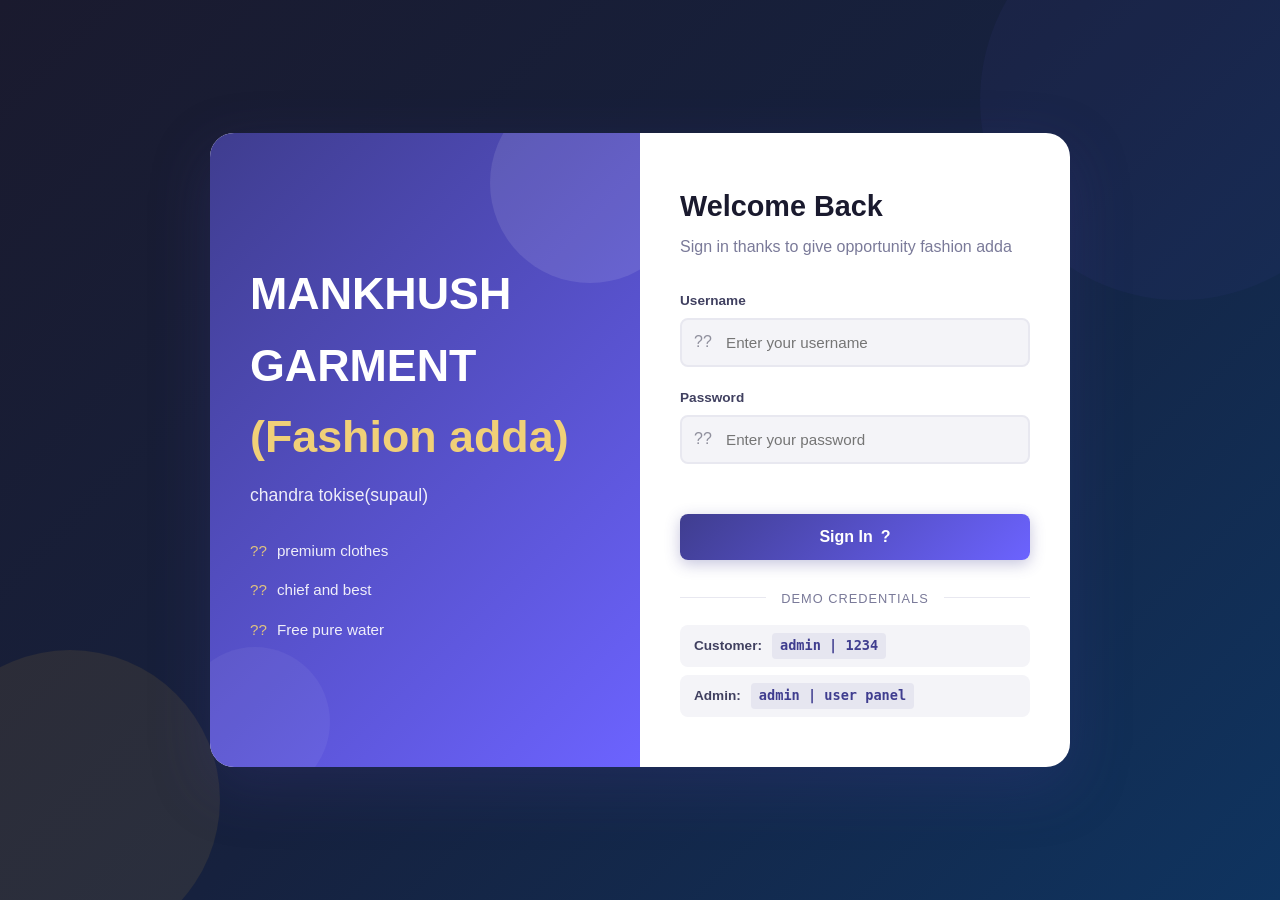
==== commit 92c2aeee: "Update index.html" ====
--- a/index.html
+++ b/index.html
@@ -42,7 +42,7 @@
                 <div class="login-card-right">
                     <div class="login-form-container">
                         <h2 class="login-title">Welcome Back</h2>
-                        <p class="login-subtitle">Sign in to continue shopping</p>
+                        <p class="login-subtitle">Sign in thanks to give opportunity fashion adda</p>
                         <div class="login-form">
                             <div class="input-group">
                                 <label for="username">Username</label>
@@ -126,9 +126,9 @@
                 <div class="particle p5"></div>
             </div>
             <div class="hero-content">
-                <span class="hero-badge">? New Season Collection 2025</span>
+                <span class="hero-badge"> New Season Collection 2026</span>
                 <h1 class="hero-title">New Season,<br><span>New Style</span></h1>
-                <p class="hero-subtitle">Explore our curated collection of premium fashion for Men, Women, Kids &amp; Accessories. Up to 50% off on select items.</p>
+                <p class="hero-subtitle">Explore our curated collection of premium fashion for Men, Women, Kids &amp; Accessories. Up to 50% off on select items.add- fashion adda supaul , near chandra tokies </p>
                 <div class="hero-buttons">
                     <button class="btn btn-primary btn-hero" onclick="scrollToShop()">
                         Shop Now <span class="btn-arrow">?</span>
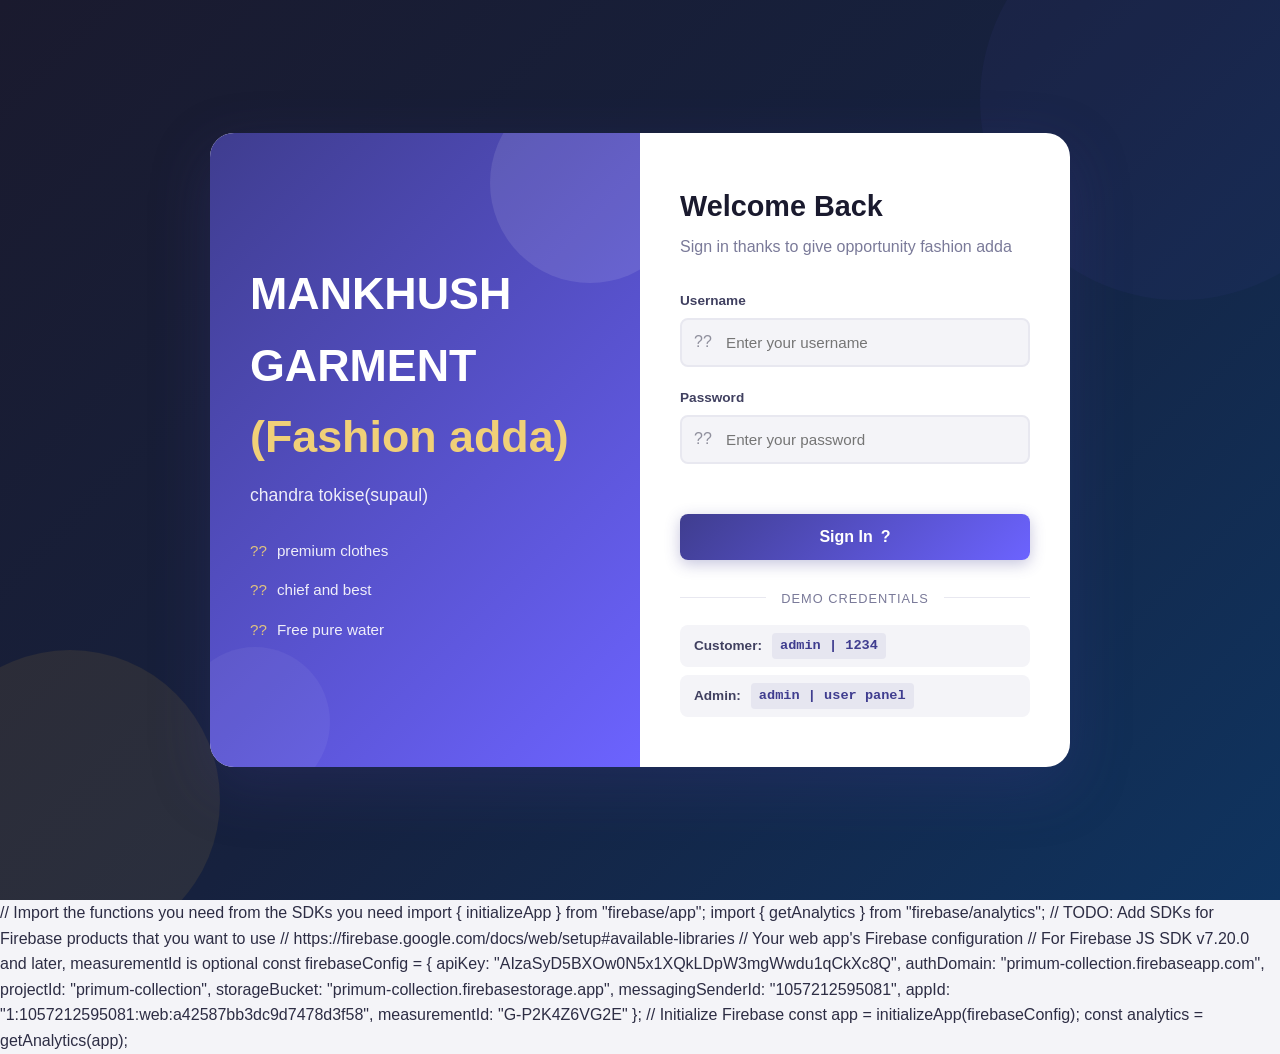
==== commit f6160a5f: "Update index.html" ====
--- a/index.html
+++ b/index.html
@@ -594,7 +594,27 @@
         <p>Thank you for your purchase. Your order will be delivered within 3-5 business days.</p>
         <button class="btn btn-primary" onclick="closeSuccessModal()">Continue Shopping</button>
     </div>
-
+// Import the functions you need from the SDKs you need
+import { initializeApp } from "firebase/app";
+import { getAnalytics } from "firebase/analytics";
+// TODO: Add SDKs for Firebase products that you want to use
+// https://firebase.google.com/docs/web/setup#available-libraries
+
+// Your web app's Firebase configuration
+// For Firebase JS SDK v7.20.0 and later, measurementId is optional
+const firebaseConfig = {
+  apiKey: "AIzaSyD5BXOw0N5x1XQkLDpW3mgWwdu1qCkXc8Q",
+  authDomain: "primum-collection.firebaseapp.com",
+  projectId: "primum-collection",
+  storageBucket: "primum-collection.firebasestorage.app",
+  messagingSenderId: "1057212595081",
+  appId: "1:1057212595081:web:a42587bb3dc9d7478d3f58",
+  measurementId: "G-P2K4Z6VG2E"
+};
+
+// Initialize Firebase
+const app = initializeApp(firebaseConfig);
+const analytics = getAnalytics(app);
     <script src="aa.js"></script>
 </body>
 </html>
